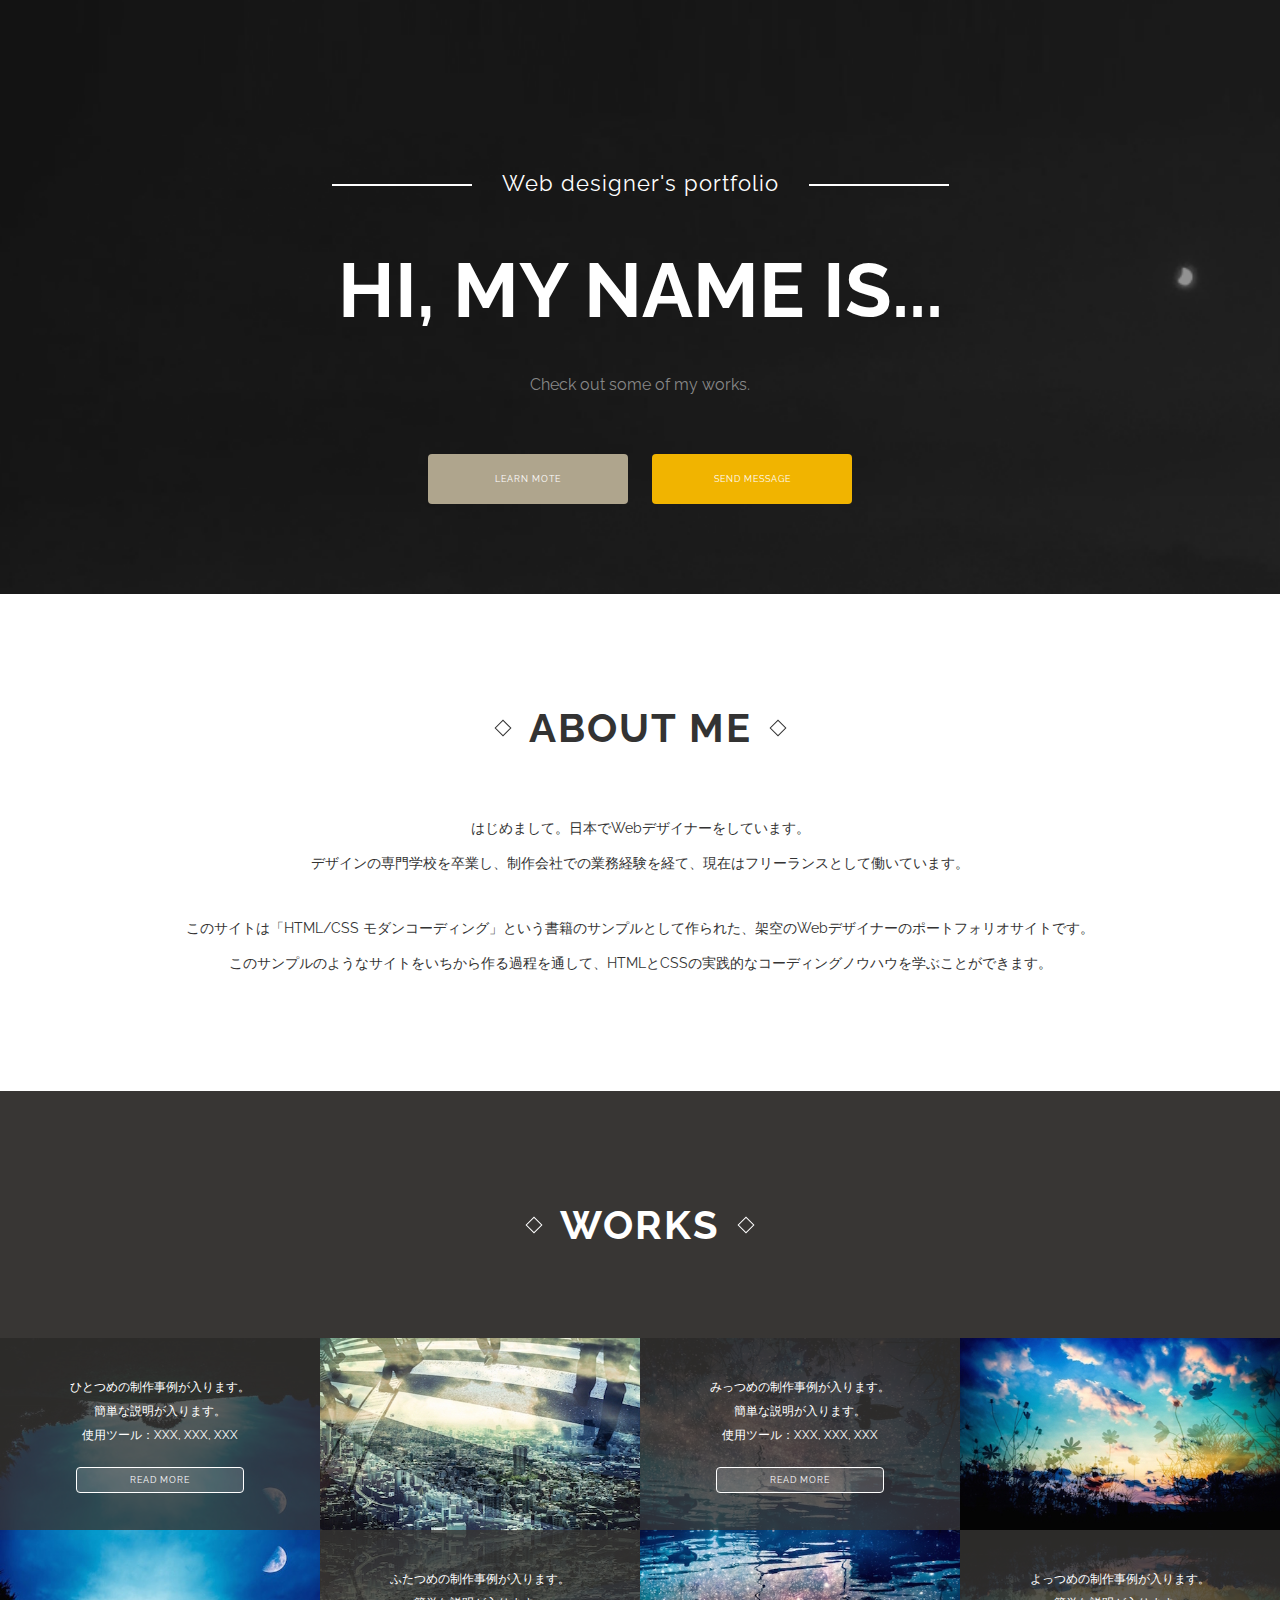
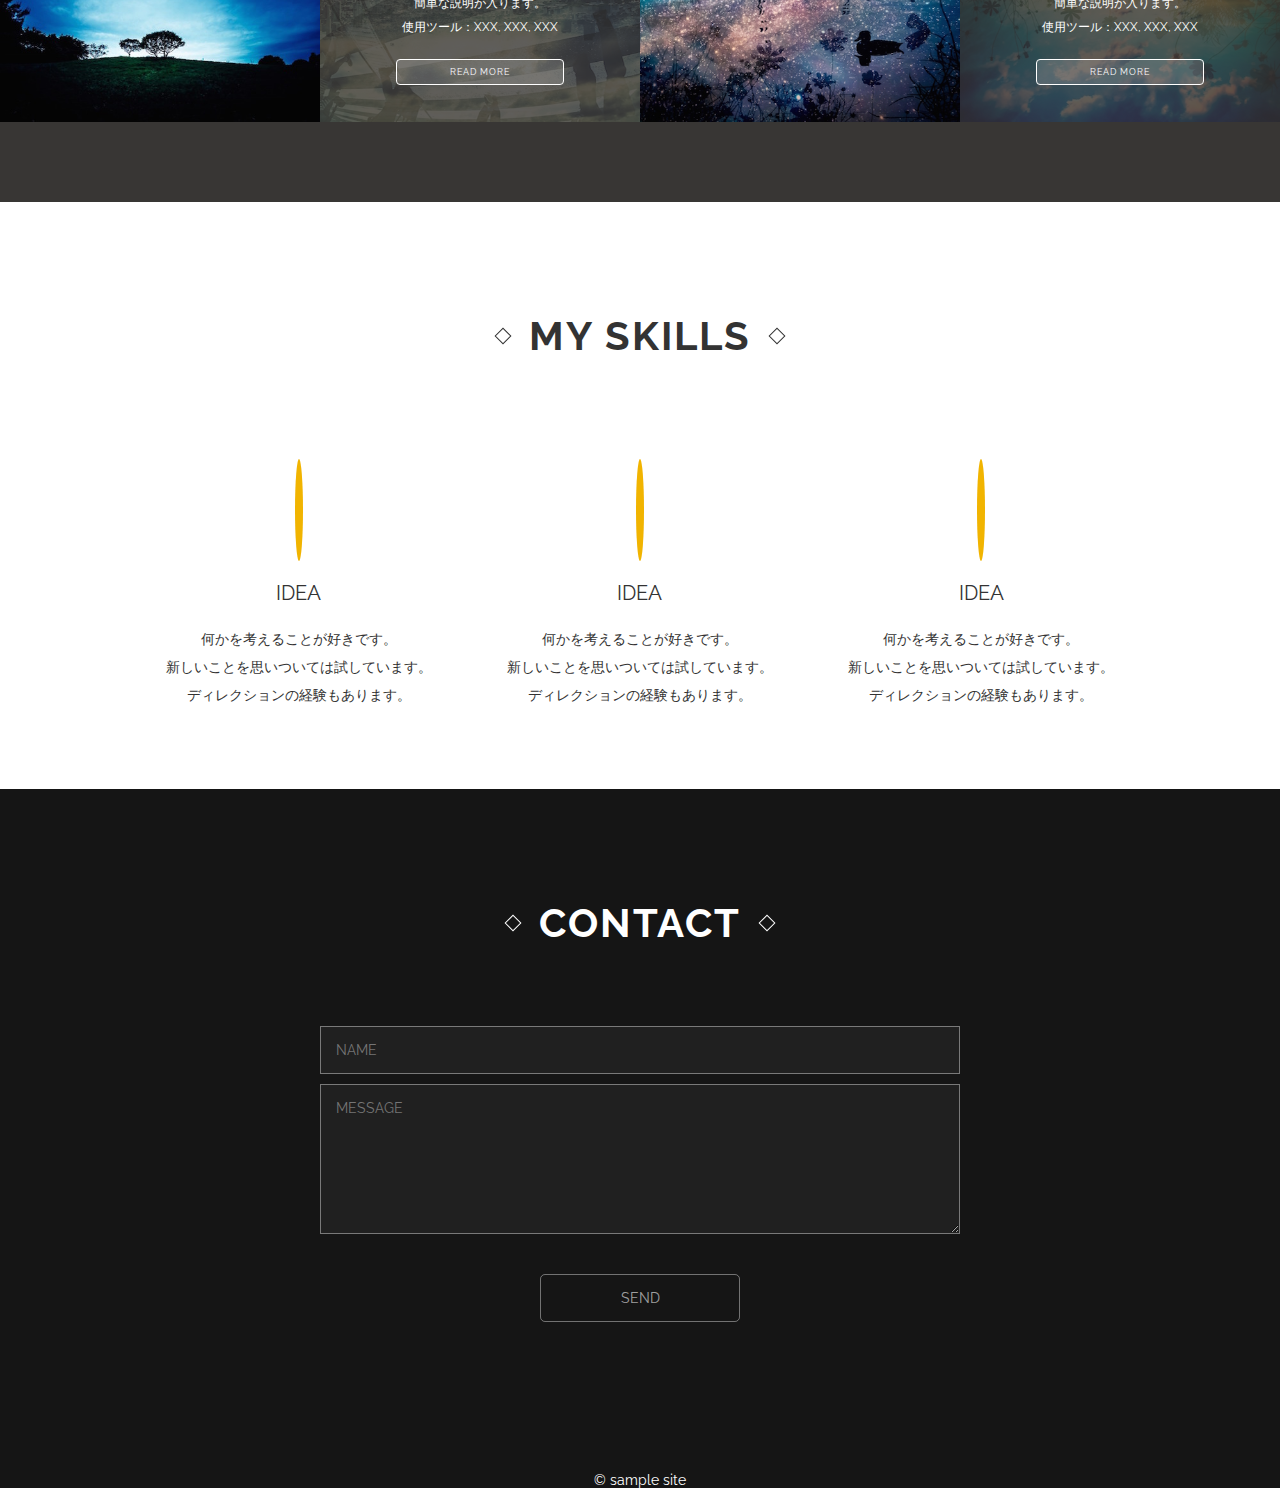
==== modern-coding/site3/index.html @ 6fe212eb "Add site1 and site3" ====
<!DOCTYPE html>
<html lang="ja">
  <head>
    <meta charset="UTF-8">
    <meta name="viewport" content="width=device-width, initial-scale=1.0, minimum-scale=1.0">
    <title>Kojimahiro_works</title>
    <link rel="stylesheet" href="https://fonts.googleapis.com/css?family=Raleway:400,700">
    <link rel="stylesheet" href="https://use.fontawesome.com/releases/v5.1.0/css/all.css" integrity="sha384-lKuwvrZot6UHsBSfcMvOkWwlCMgc0TaWr+30HWe3a4ltaBwTZhyTEggF5tJv8tbt" crossorigin="anonymous">
    <link rel="stylesheet" href="css/normalize.css">
    <link rel="stylesheet" href="css/style.css">
  </head>
  <body>
    <header class="header">
      <p class="site-title-sub">Web designer's portfolio</p>
      <h1 class="site-title">HI, MY NAME IS...</h1>
      <p class="site-description">Check out some of my works.</p>
      <div class="buttons">
        <a class="button" href="#about">LEARN MOTE</a>
        <a class="button button-showy" href="#contact">SEND MESSAGE</a>
      </div>
    </header>
    <section class="about" id="about">
      <h2 class="heading">ABOUT ME</h2>
      <p class="about-text">
        はじめまして。日本でWebデザイナーをしています。<br>
        デザインの専門学校を卒業し、制作会社での業務経験を経て、現在はフリーランスとして働いています。
      </p>
      <p class="about-text">
        このサイトは「HTML/CSS モダンコーディング」という書籍のサンプルとして作られた、架空のWebデザイナーのポートフォリオサイトです。<br>
        このサンプルのようなサイトをいちから作る過程を通して、HTMLとCSSの実践的なコーディングノウハウを学ぶことができます。
      </p>
    </section>
    <section class="works">
      <h2 class="heading">WORKS</h2>
      <div class="works-wrapper">
        <div class="work-box tree">
          <img class="work-image" src="image/tree.jpg" alt="制作事例1">
          <div class="work-description">
            <div class="work-description-inner">
              <p class="work-text">
                ひとつめの制作事例が入ります。<br>
                簡単な説明が入ります。<br>
                使用ツール：XXX, XXX, XXX<br>
                <a href="#" class="button button-ghost">READ MORE</a>
              </p>
            </div>
          </div>
        </div>
        <div class="work-box building">
          <img class="work-image" src="image/building.jpg" alt="制作事例2">
          <div class="work-description">
            <div class="work-description-inner">
              <p class="work-text">
                ふたつめの制作事例が入ります。<br>
                簡単な説明が入ります。<br>
                使用ツール：XXX, XXX, XXX<br>
                <a href="#" class="button button-ghost">READ MORE</a>
              </p>
            </div>
          </div> 
        </div>
        <div class="work-box lake">
          <img class="work-image" src="image/lake.jpg" alt="制作事例3">
          <div class="work-description">
              <div class="work-description-inner">
                <p class="work-text">
                みっつめの制作事例が入ります。<br>
                簡単な説明が入ります。<br>
                使用ツール：XXX, XXX, XXX<br>
                <a href="#" class="button button-ghost">READ MORE</a>
              </p>
            </div> 
          </div>
        </div>
        <div class="work-box sky">
          <img class="work-image" src="image/sky.jpg" alt="制作事例4">
          <div class="work-description">
              <div class="work-description-inner">
                <p class="work-text">
                  よっつめの制作事例が入ります。<br>
                  簡単な説明が入ります。<br>
                  使用ツール：XXX, XXX, XXX<br>
                  <a href="#" class="button button-ghost">READ MORE</a>
                </p>
            </div> 
          </div>
        </div>
      </div>
    </section>
    <section class="skills">
      <h2 class="heading">MY SKILLS</h2>
      <div class="skills-wrapper">
        <div class="skill-box">
          <i class="skill-icon far fa-lightbulb"></i>
          <div class="skill-title">IDEA</div>
          <p class="skill-text">
              何かを考えることが好きです。<br>
              新しいことを思いついては試しています。<br>
              ディレクションの経験もあります。
          </p>
        </div>
        <div class="skill-box">
          <i class="skill-icon fas fa-paint-brush"></i>
          <div class="skill-title">IDEA</div>
          <p class="skill-text">
              何かを考えることが好きです。<br>
              新しいことを思いついては試しています。<br>
              ディレクションの経験もあります。
          </p>
        </div>
        <div class="skill-box">
          <i class="skill-icon fas fa-code"></i>
          <div class="skill-title">IDEA</div>
          <p class="skill-text">
              何かを考えることが好きです。<br>
              新しいことを思いついては試しています。<br>
              ディレクションの経験もあります。
          </p>
        </div>
    </section>
    <section class="contact" id="contact">
      <h2 class="heading">CONTACT</h2>
      <form class="contact-form">
        <input type="text" name="name" placeholder="NAME">
        <textarea name="message" placeholder="MESSAGE"></textarea>
        <input type="submit" value="SEND">
      </form>
    </section>
    <footer class="fotter">
      © sample site
    </footer>
    <script src="lib/placeholders.min.js"></script> <!-- IE9以前などの非対応ブラウザでPlacehoを表示するためのJaVaScriptライブラリ(polyfillと呼ぶ) -->
  </body>
</html>
---- modern-coding/site3/css/style.css ----
@charset "UTF-8";

html {
  font-size: 62.5%;
}

*, *::before, *::after {
  box-sizing: border-box;
}

body {
  background: #151515 url('../image/bg.png') no-repeat fixed left bottom;
  background-size: cover;
  color: #fff;
  text-align: center;
  font-size: 1.4rem;
  font-family: Raleway, "Hiragino Kaku Gothic ProN", Meiryo, sans-serif;
}

.heading {
  position: relative;
  display: inline-block;
  margin: 30px 0 15px;
  padding-bottom: 15px;
  letter-spacing: 2px;
  font-size: 4rem;
}

/* .heading::before, 
.heading::after {
  content: '';
  position: absolute;
  right: 0;
  bottom: 0;
  left: 0;
  border-bottom:1px solid #999;
} */

.heading::before, 
.heading::after {
  content: '';
  display: inline-block;
  width: 0.3em;
  height: 0.3em;
  margin: 0 0.5em;
  border: 1px solid;
  vertical-align: 0.2em;
  -webkit-transform: rotate(45deg);
  -ms-transform: rotate(45deg);
  transform: rotate(45deg);
}

.heading::before {
  bottom: 5px;
}

/* header */
.header {
  padding: 170px 30px 80px;
}

.site-title-sub {
  margin: 0 0 50px;
  letter-spacing: 1px;
  font-size: 2.2rem;
}

.site-title-sub::before, 
.site-title-sub::after {
  content: '';
  display: inline-block;
  width: 140px;
  height: 2px;
  margin: 0 30px;
  background-color: #fff;
  vertical-align: middle;
}

.site-title {
  margin: 50px 0 40px;
  font-size: 7.6rem;
}

.site-description {
  margin: 0 0 50px;
  color: #888888;
  font-size: 1.6rem;
}

.button {
  display: inline-block;
  width: 200px;
  padding: 20px;
  border-radius: 4px;
  background-color: #afa58d;
  color: #fff;
  text-decoration: none; /* リンクの下線を非表示 */
  letter-spacing: 1px;
  font-size: 0.9rem;
}

.button:hover {
  opacity: 0.9;
}

.button-showy {
  background-color: #f1b400;
}

.buttons .button {
  margin: 10px;
}

/* about */
.about {
  padding: 80px 30px;
  background-color: #fff;
  color: #333;
}

.about-text {
  margin: 30px 0;
  line-height: 2.5;
}

.works {
  background-color: #383634;
  padding: 80px 0;
}

.works-wrapper {
  display: table;
  width:100%;
  margin-top: 60px;
  table-layout: fixed;
  /* border-collapse: separate;
  border-spacing: 0 5px; */
}

.work-box {
  position: relative;
  display: table-cell;
  overflow: hidden;
}

.work-box:hover img {
  -webkit-transform: scale(1.1);
  transform: scale(1.1);
}

.work-box::after {
  content: '';
  position: absolute;
  top: 50%;
  left: 0;
  width: 100%;
  height: 50%;
  background: no-repeat;
  background-size: 100% 100%;
  opacity: 0.2;
  transform: scaleY(-1);
}

.work-box.tree::after {
  background-image: url('../image/tree.jpg');
}

.work-box.building::after {
  background-image: url('../image/building.jpg');
}

.work-box.lake::after {
  background-image: url('../image/lake.jpg');
}

.work-box.sky::after {
  background-image: url('../image/sky.jpg');
}

.work-image {
  display: block;
  width: 100%; /* 画像がはみ出さないように */
  margin: 0 0 60%; /* 下の画像が元画像と同じサイズで表示できるように */
  transition: -webkit-transform 0.5s ease-in-out;
  transition: transform 0.5s ease-in-out;
}

.work-description {
  position: absolute;
  top: 50%;
  left: 0;
  width: 100%;
  height: 50%;
  z-index: 1;
  overflow-y: auto;
}

.work-description-inner {
  display: table;
  width: 100%;
  height: 100%;
  padding: 20px;
}

.work-text {
  display: table-cell;
  vertical-align: middle;
  font-size: 1.2rem;
  line-height: 2;
}

.work-text .button {
  width: 60%;
  margin-top: 20px;
  padding: 3px;
}

.button-ghost {
  border: 1px solid #fff;
  background-color: rgba(255, 255, 255, 0.15);
}

.work-box:nth-child(odd) .work-image {
  margin: 60% 0 0;
  -webkit-transform-origin: top center;
  transform-origin: top center;
}

.work-box:nth-child(even) .work-image {
  -webkit-transform-origin: bottom center;
  transform-origin: bottom center;
}

.work-box:nth-child(odd) .work-description,
.work-box:nth-child(odd)::after {
  top: 0;
}

/* my skills */
.skills {
  padding: 80px 0;
  background-color: #fff;
  color: #333;
}

.skills-wrapper {
  display: table;
  width: 80%;
  margin: 50px auto 0;
  table-layout: fixed;
}

.skill-box {
  display: table-cell;
}

.skill-icon {
  width: 150px;
  height: 150px;
  margin-bottom: 30px;
  border: 4px solid;
  border-radius: 50%;
  color: #f1b400;
  font-size: 8rem;
  line-height: 142px;
}

.skill-title {
  margin: 0 20px 20px;
  font-size: 2rem;
}

.skill-text {
  margin: 0 20px;
  line-height: 2;
}

/* contact */
/* フォームをメールなどで受け取るためには別途PHPなどによるプログラムが必要 */
.contact {
  padding: 80px 0 150px;
}

.contact-form {
  width: 50%;
  margin: 50px auto 0;
}

.contact-form input[type=text],
.contact-form textarea {
  display: block;
  width: 100%;
  margin-bottom: 10px;
  padding: 15px; /* 枠と入力との間隔 */
  outline: none;
  border: 1px solid rgba(255, 255, 255, 0.4);
  border-radius: 0;
  background-color: rgba(255, 255, 255, 0.05);
  color: #fff;
}

.contact-form input[type=text]:focus,
.contact-form textarea:focus {
  box-shadow: 0 0 8px rgba(255, 255, 255, 0.5) inset;
}

.contact-form textarea {
  height: 150px;
}

.contact-form input[type=submit] {
  display: block;
  width: 200px;
  margin: 40px auto 0;
  padding: 15px;
  border: 1px solid rgba(255, 255, 255, 0.4);
  border-radius: 5px;
  background-color: transparent;
  color: rgba(255, 255, 255, 0.6);
  cursor: pointer;
}

.contact-form input[type=submit]:hover {
  background-color: rgba(255, 255, 255, 0.05);
}

/* footer */
.footer {
  padding: 12px 0;
  font-size: 1.3rem;
}

@media (max-width: 1024px) {
  body {
    background-image: none;
  }
}

@media (max-width: 768px) {
  .site-title-sub::before, 
  .site-title-sub::after {
    display: block;
    width: 80%;
    margin: 10px auto;
  }

  .site-title-sub {
    font-size: 1.7rem;
  }

  .site-title {
    margin-top: 35px;
    font-size: 5rem;
  }

  .header {
    padding-top: 60px;
  }

  .button:hover {
    opacity: 1;
  }

  .heading {
    font-size: 2.5rem;
  }

  body {
    font-size: 1.3rem;
  }

  .about-text {
    line-height: 1.8;
  }

  .works-wrapper,
  .work-box {
    display: block;
  }

  .work-image {
    display: none;
  }

  .work-description {
    position: relative;
  }

  .work-box::after {
    top: 0;
    height: 100%;
    background-size: cover;
  transform: scaleY(1);
  }

  .skills-wrapper, 
  .skill-box {
    display: block;
  }

  .skill-icon {
    width: 100px;
    height: 100px;
    font-size: 5rem;
    line-height: 92px;
  }

  .skill-box {
    margin: 40px auto;
  }

  .skill-text {
    margin: 0;
  }

  .contact-form {
    width: 80%;
  }

  .contact {
    padding-bottom: 80px;
  }
}
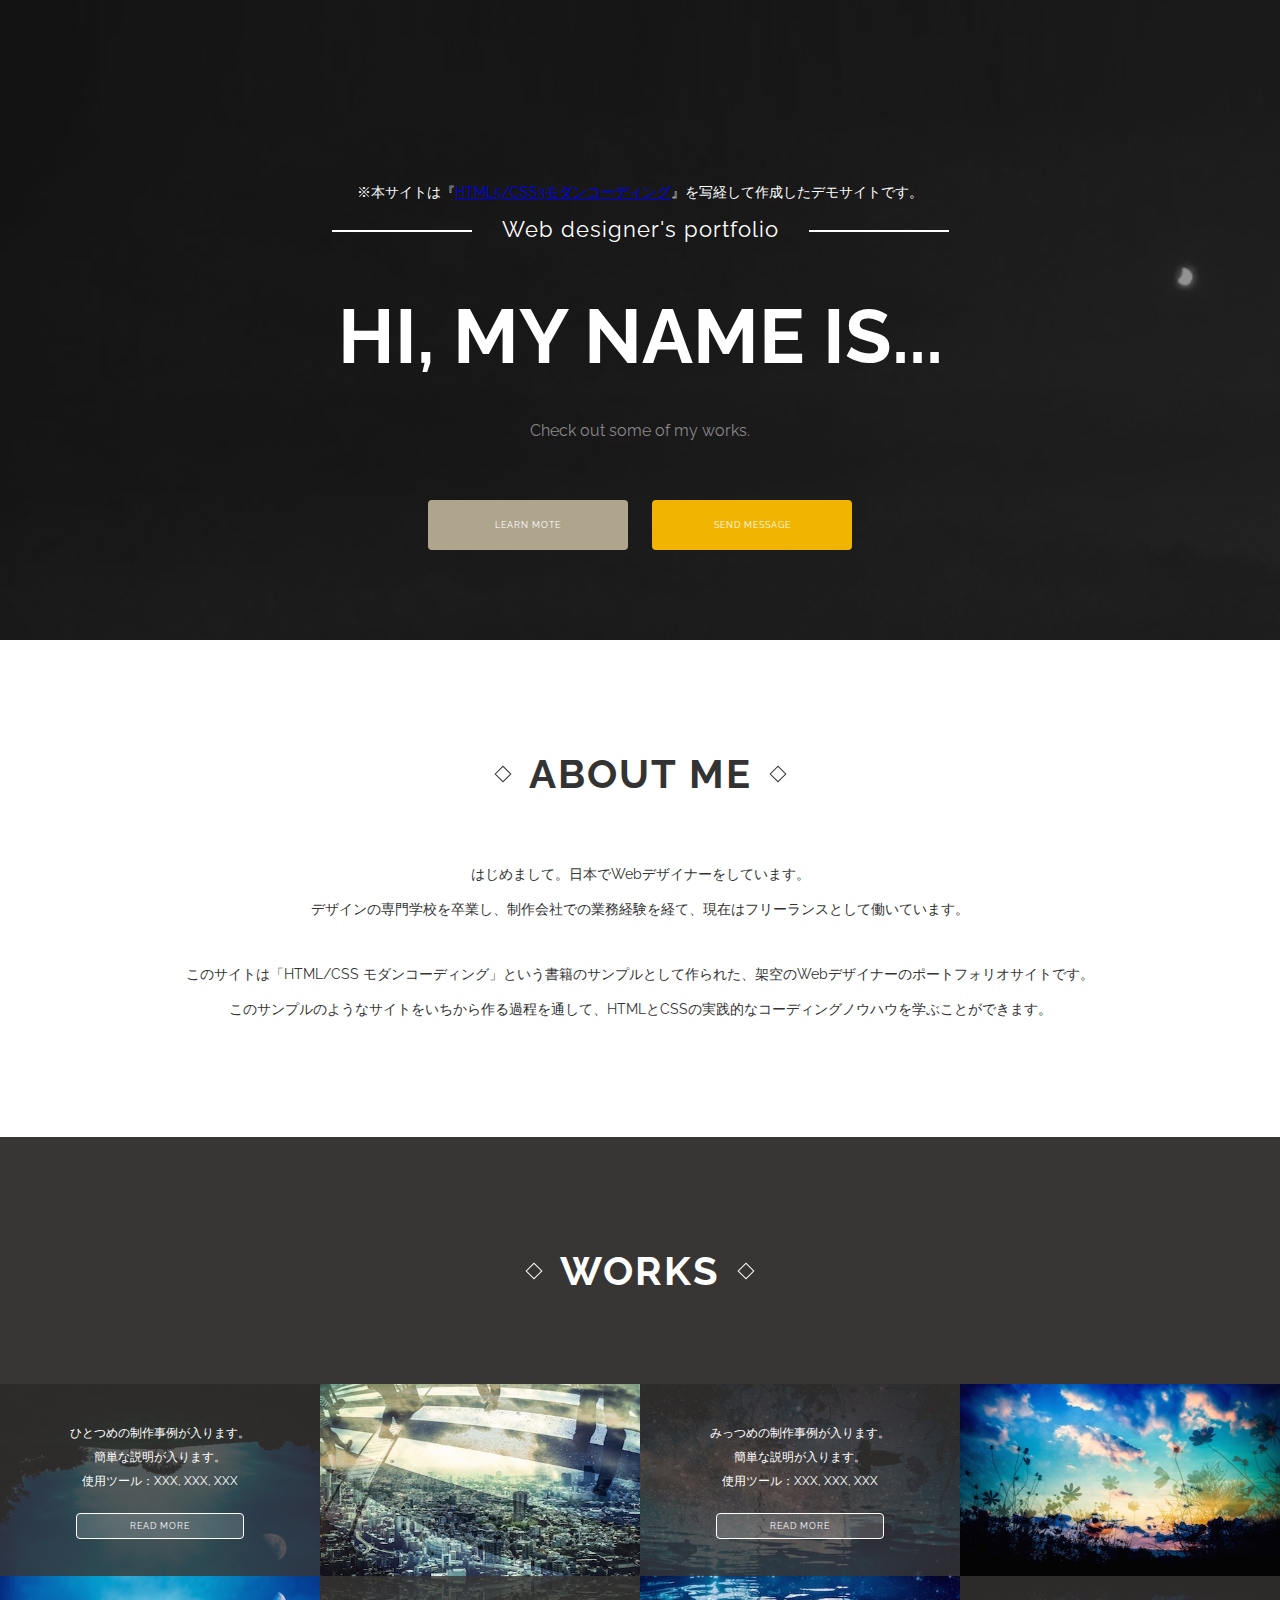
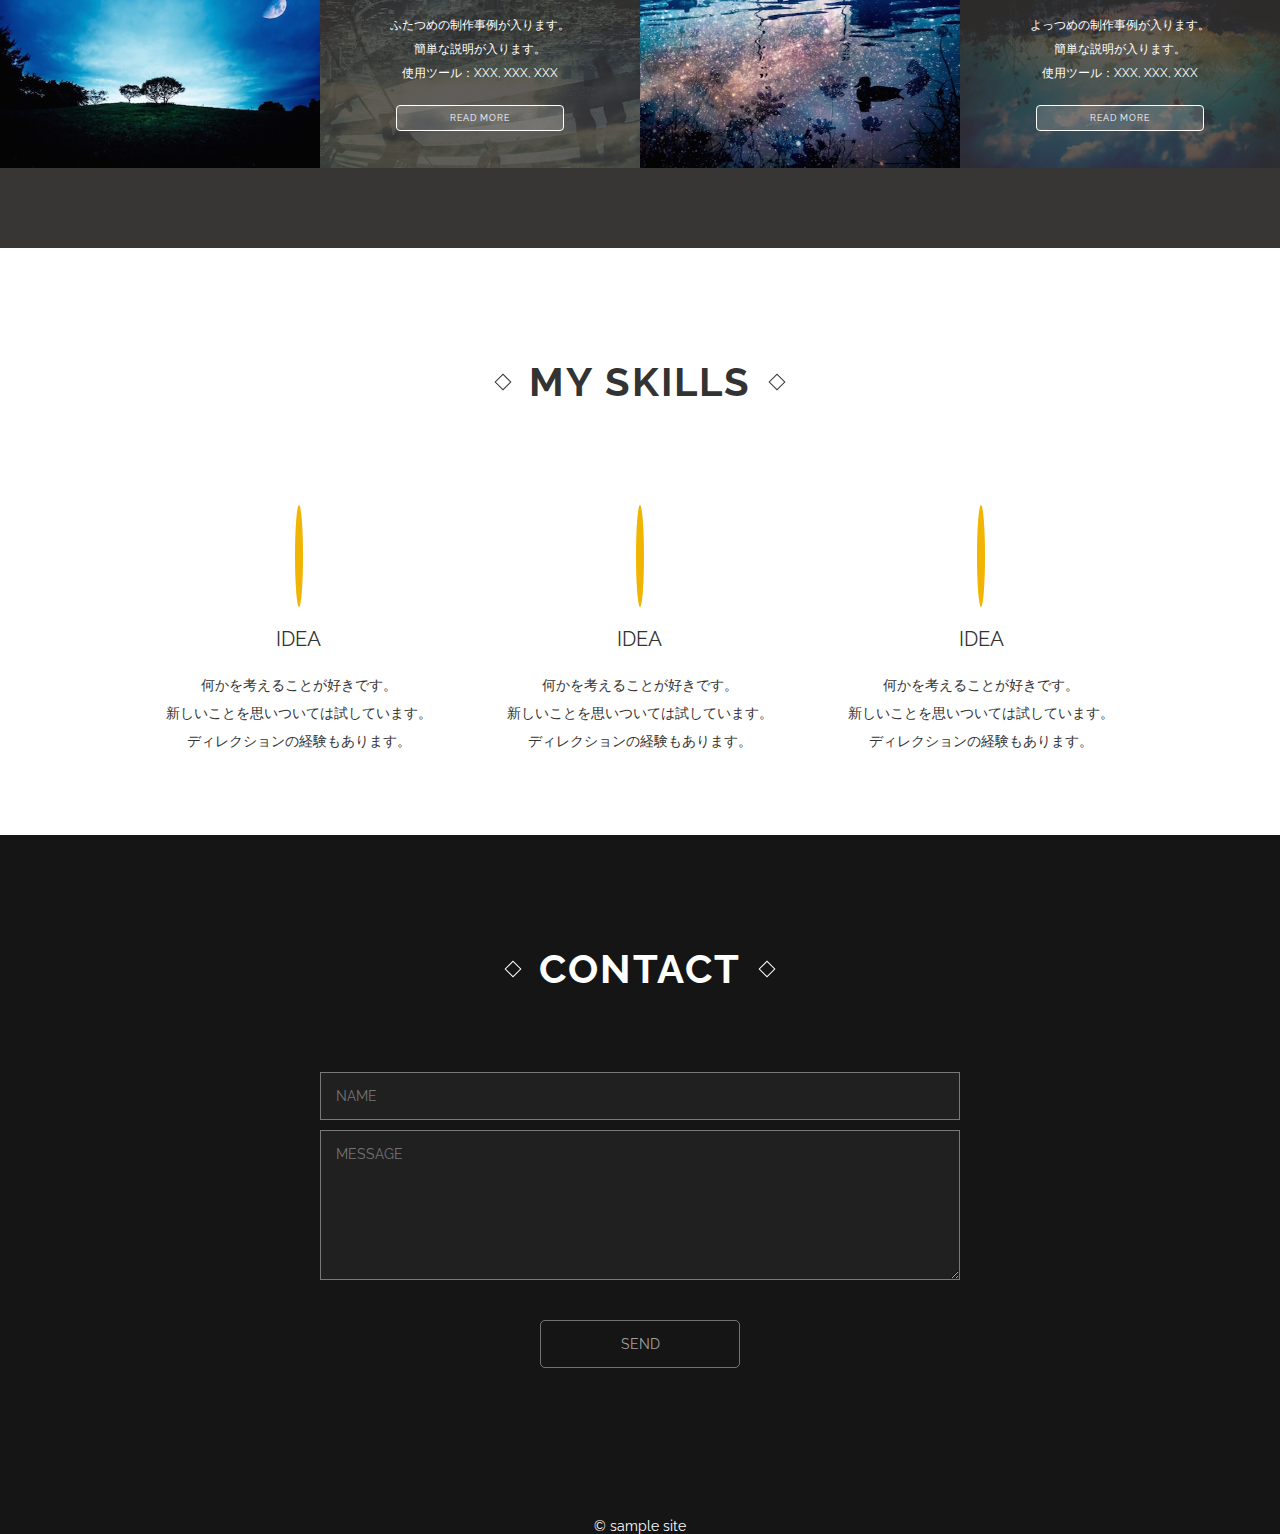
==== commit 53775d2c: "Update index.html" ====
--- a/modern-coding/site3/index.html
+++ b/modern-coding/site3/index.html
@@ -11,6 +11,7 @@
   </head>
   <body>
     <header class="header">
+      <p>※本サイトは『<a href="https://www.shoeisha.co.jp/book/detail/9784798141572">HTML5/CSS3モダンコーディング</a>』を写経して作成したデモサイトです。</p>
       <p class="site-title-sub">Web designer's portfolio</p>
       <h1 class="site-title">HI, MY NAME IS...</h1>
       <p class="site-description">Check out some of my works.</p>
